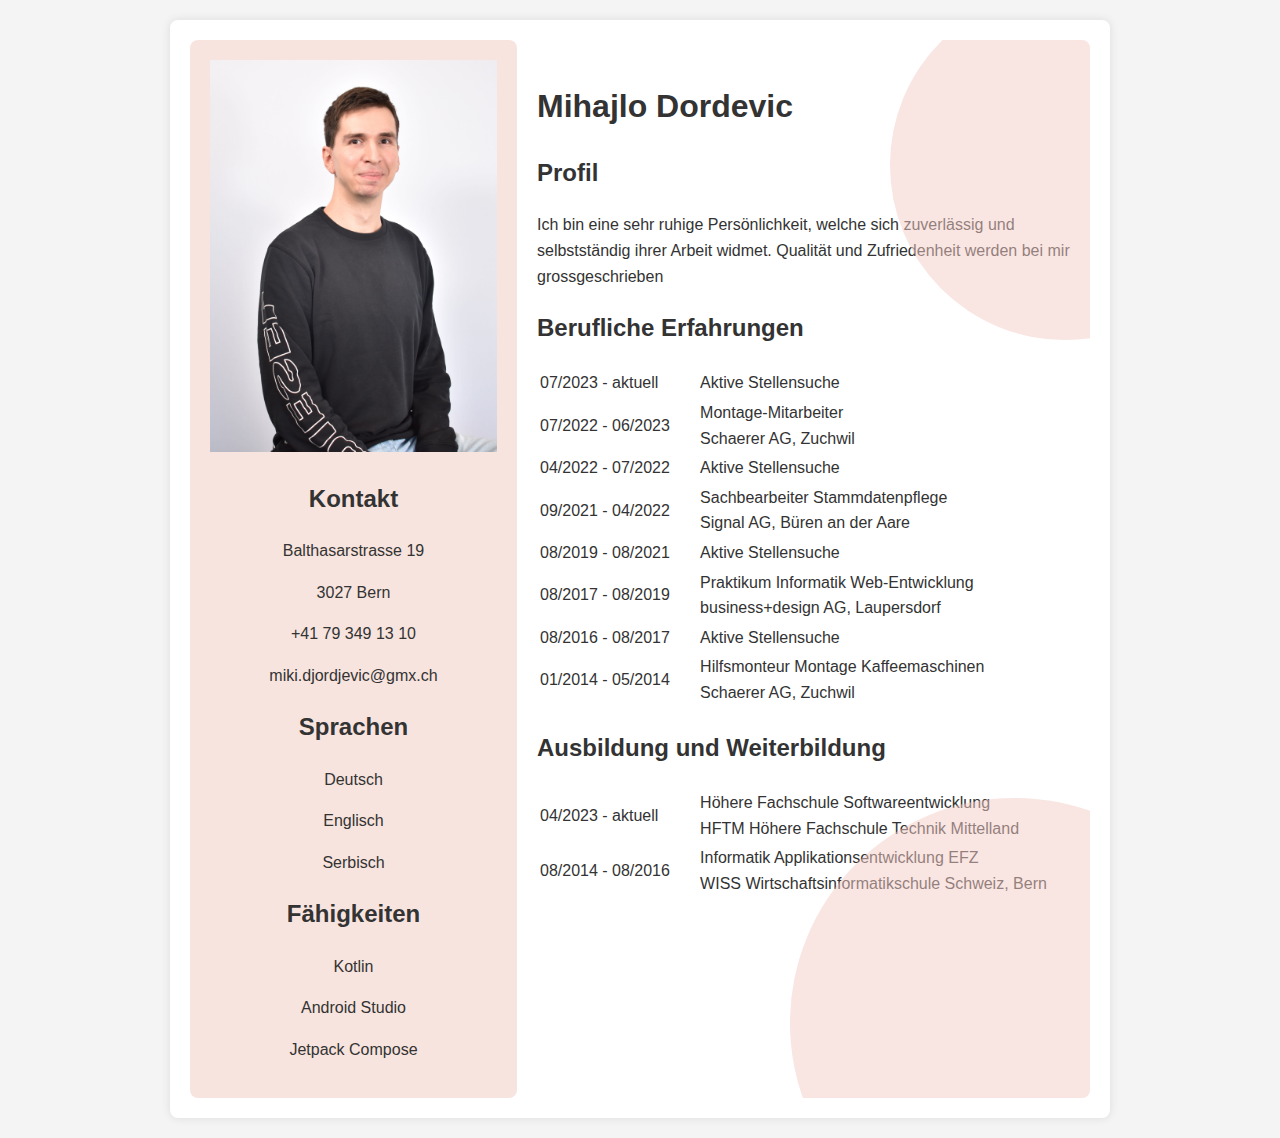
==== index.html @ af885e64 "First commit" ====
<!DOCTYPE html>
<html lang="de-CH">
<head>
    <meta charset="UTF-8">
    <meta name="viewport" content="width=device-width, initial-scale=1.0">
    <title>Mihajlo Dordevic</title>
    <link rel="stylesheet" href="styles/styles.css">
</head>
<body class="homepage"> <!-- Hier die Klasse hinzufügen -->
    <div class="container">
        <div class="left-column">
            <div class="profile-pic">
                <img src="images/Foto.jpg">
            </div>
            <div class="contact-info">
                <h2>Kontakt</h2>
                <p>Balthasarstrasse 19</p>
                <p>3027 Bern</p>
                <p>+41 79 349 13 10</p>
                <p>miki.djordjevic@gmx.ch</p>
            </div>
            <div class="languages">
                <h2>Sprachen</h2>
                <p>Deutsch</p>
                <p>Englisch</p>
                <p>Serbisch</p>
            </div>
            <div class="skills">
                <h2>Fähigkeiten</h2>
                <p>Kotlin</p>
                <p>Android Studio</p>
                <p>Jetpack Compose</p>
            </div>
        </div>
        <div class="right-column">
            <h1>Mihajlo Dordevic</h1>
            <h2>Profil</h2>
            <p>Ich bin eine sehr ruhige Persönlichkeit, welche sich zuverlässig und selbstständig ihrer Arbeit widmet. Qualität und Zufriedenheit werden bei mir grossgeschrieben</p>
            
            <h2>Berufliche Erfahrungen</h2>
            <div class="experience_container">
                <table>
                    <tr>
                        <td>
                            07/2023 - aktuell
                        </td>
                        <td>
                            Aktive Stellensuche
                        </td>
                    </tr>
                    <tr>
                        <td>
                            07/2022 - 06/2023
                        </td>
                        <td>
                            Montage-Mitarbeiter <br>
                            Schaerer AG, Zuchwil 
                        </td>
                    </tr>
                    <tr>
                        <td>
                            04/2022 - 07/2022
                        </td>
                        <td>
                            Aktive Stellensuche
                        </td>
                    </tr>
                    <tr>
                        <td>
                            09/2021 - 04/2022
                        </td>
                        <td>
                            Sachbearbeiter Stammdatenpflege <br>
                            Signal AG, Büren an der Aare
                        </td>
                    </tr>
                    <tr>
                        <td>
                            08/2019 - 08/2021
                        </td>
                        <td>
                            Aktive Stellensuche
                        </td>
                    </tr>
                    <tr>
                        <td>
                            08/2017 - 08/2019
                        </td>
                        <td>
                            Praktikum Informatik Web-Entwicklung <br>
                            business+design AG, Laupersdorf
                        </td>
                    </tr>
                    <tr>
                        <td>
                            08/2016 - 08/2017
                        </td>
                        <td>
                            Aktive Stellensuche
                        </td>
                    </tr>
                    <tr>
                        <td>
                            01/2014 - 05/2014
                        </td>
                        <td>
                            Hilfsmonteur Montage Kaffeemaschinen <br>
                            Schaerer AG, Zuchwil
                        </td>
                    </tr>
                </table>
            </div>
            <h2>Ausbildung und Weiterbildung</h2>
            <div class="experience_container">
                <table>
                    <tr>
                        <td>
                            04/2023 - aktuell
                        </td>
                        <td>
                            Höhere Fachschule Softwareentwicklung <br>
                            HFTM Höhere Fachschule Technik Mittelland
                        </td>
                    </tr>
                    <tr>
                        <td>
                            08/2014 - 08/2016
                        </td>
                        <td>
                            Informatik Applikationsentwicklung EFZ <br>
                            WISS Wirtschaftsinformatikschule Schweiz, Bern
                        </td>
                    </tr>
                </table>
            </div>
        </div>
    </div>
</body>
</html>
---- styles/styles.css ----
body {
    font-family: 'Arial', sans-serif;
    line-height: 1.6;
    margin: 0;
    padding: 0;
    background-color: #f4f4f4;
    color: #333;
}

.container {
    display: flex;
    flex-direction: row;
    margin: 20px auto;
    max-width: 900px;
    background-color: #fff;
    padding: 20px;
    border-radius: 8px;
    box-shadow: 0 0 10px rgba(0, 0, 0, 0.1);
    position: relative;
    overflow: hidden;
}

/* Linke Spalte */
.left-column {
    width: 35%;
    padding: 20px;
    background-color: #f7e4de;
    border-radius: 8px;
    text-align: center;
    position: relative;
    overflow: hidden;
}

.profile-pic {
    margin-bottom: 20px;
}

.profile-pic img {
    width: 100%;
}

/* Rechte Spalte */
.right-column {
    width: 65%;
    padding: 20px;
    text-align: left;
    background: #fff;
    border-radius: 8px;
    position: relative;
    overflow: hidden;
}

.homepage .right-column::before,
.homepage .right-column::after {
    content: "";
    position: absolute;
    border-radius: 50%;
    opacity: 0.5;
}

.homepage .right-column::before {
    width: 350px;
    height: 350px;
    background: #f4cbc6;
    top: -50px;
    right: -150px;
}

.homepage .right-column::after {
    width: 450px;
    height: 450px;
    background: #f4cbc6;
    bottom: -150px;
    right: -150px;
}

.experience_container {
    display: flex;
    flex-direction: row;
    margin: 20px auto;
    position: relative;
    overflow: hidden;

}

.experience_container table {
    width: 100%;
}

.experience_container td {
    width: 70%;
}

.experience_container tr td:first-child {
    width: 30%;
}


/* Kontaktseite */
form {
    display: flex;
    flex-direction: column;
}

label {
    margin-bottom: 5px;
    font-weight: bold;
}

input, textarea {
    padding: 10px;
    margin-bottom: 20px;
    border: 1px solid #ccc;
    border-radius: 5px;
    font-size: 1em;
    width: 100%;
}

button {
    padding: 10px;
    background-color: #333;
    color: #fff;
    border: none;
    border-radius: 5px;
    cursor: pointer;
}

button:hover {
    background-color: #555;
}
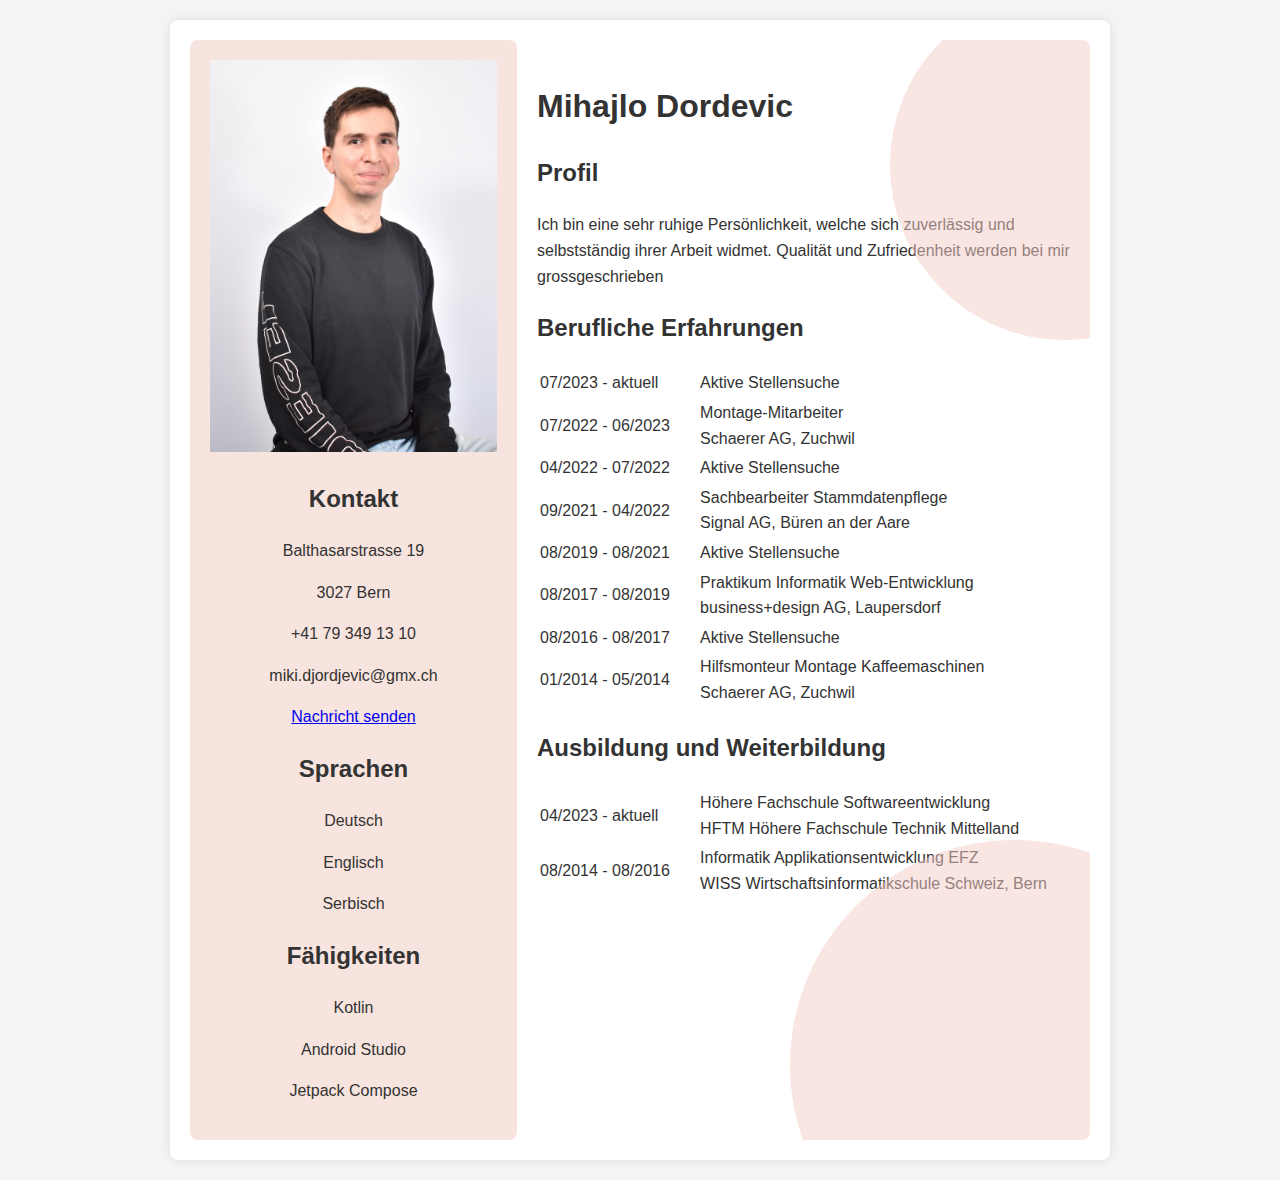
==== commit 36f2c25b: "Kontakt" ====
--- a/index.html
+++ b/index.html
@@ -18,6 +18,7 @@
                 <p>3027 Bern</p>
                 <p>+41 79 349 13 10</p>
                 <p>miki.djordjevic@gmx.ch</p>
+                <a href="contact.html">Nachricht senden</a>
             </div>
             <div class="languages">
                 <h2>Sprachen</h2>
